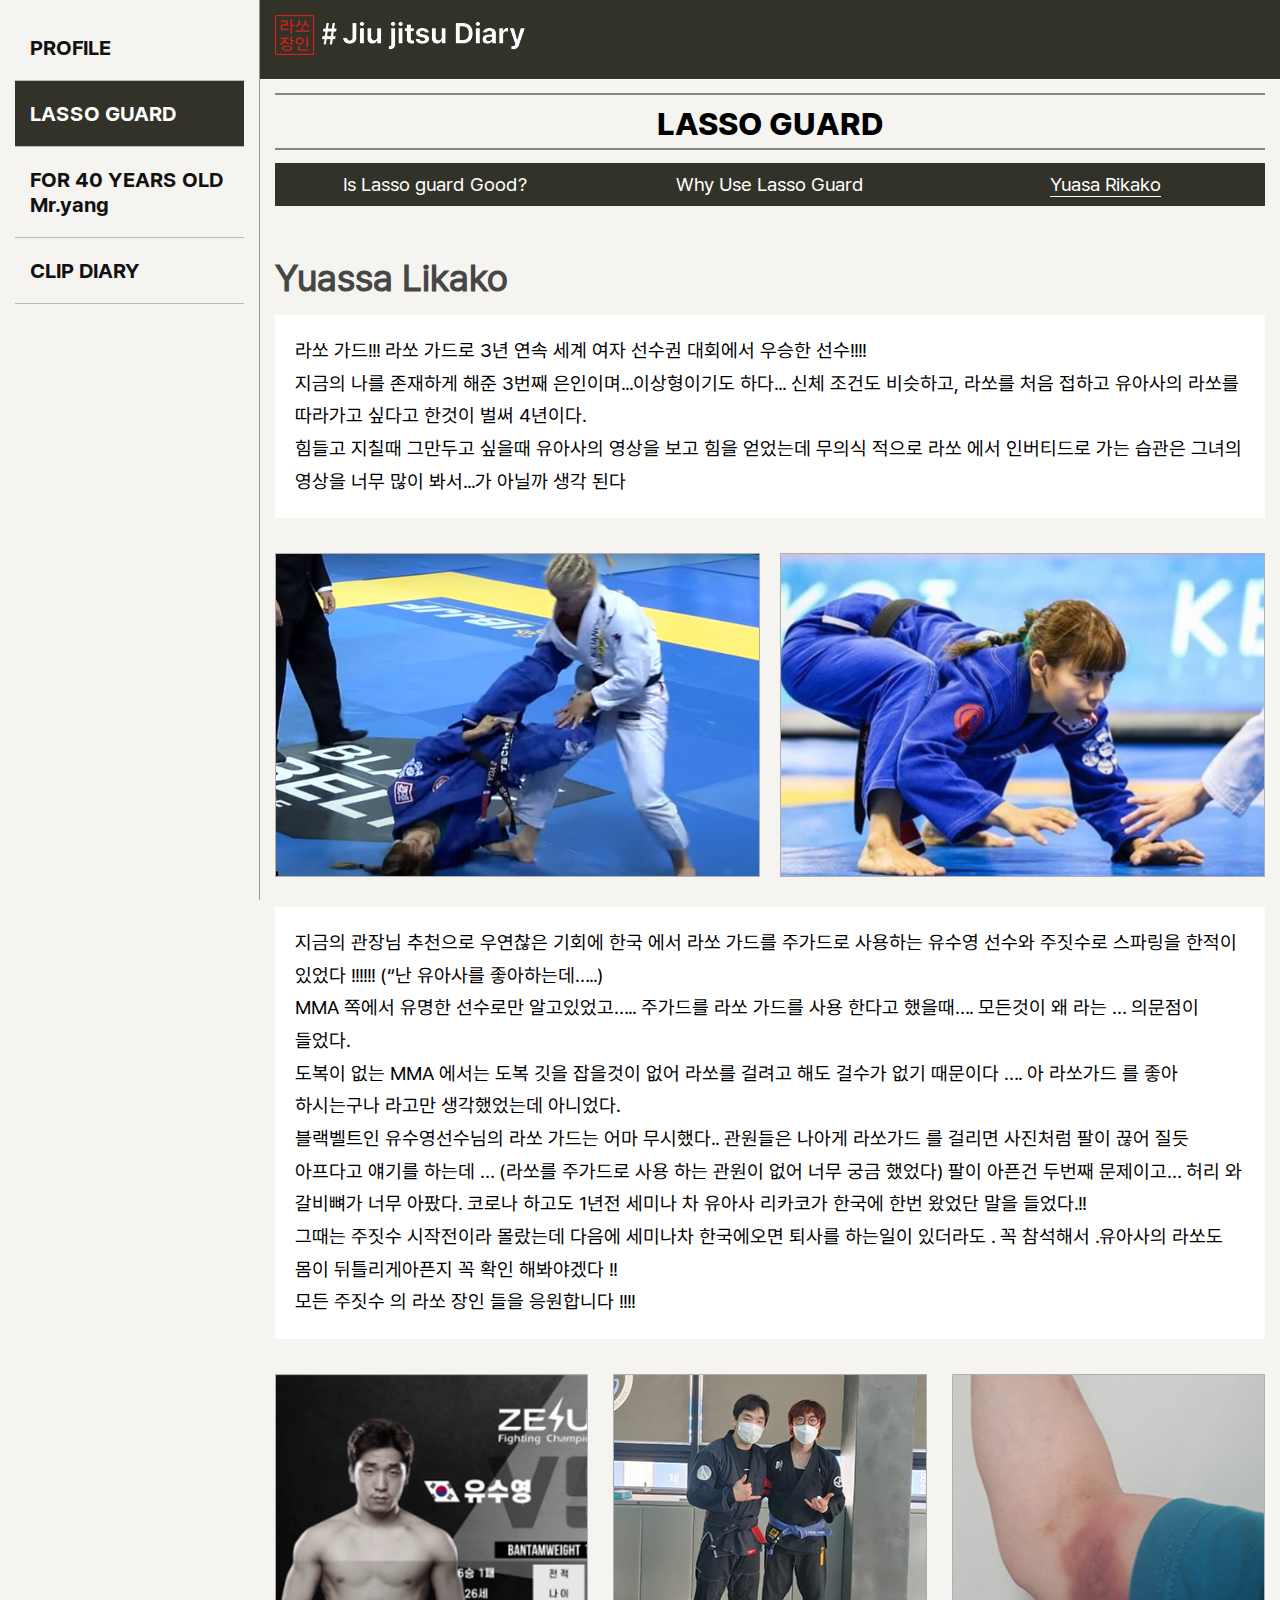
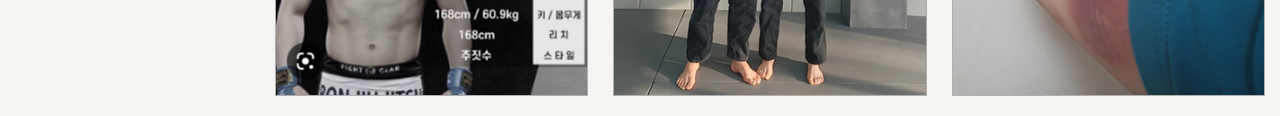
==== Univ/c2_3.html @ f05d39e1 "Add files via upload" ====
<!DOCTYPE html>
  <html lang="ko">
    <head>
      <meta charset="utf-8">
      <link rel="stylesheet" href="style.css">
    
      <title>#Lasso 장인의 주짓수 다이어리</title>
    </head>

    <body>
      <header>
        <h1 class="top">
          <a href="../Univ/main.html">
            <img src="../Univ/img/logo.png" alt="">
          </a>
        </h1>

        <nav>
          <ul>
            <li>
              <a href="../Univ/c1.html">PROFILE</a>
            </li>
            <li class="on">
              <a href="../Univ/c2_1.html">LASSO GUARD</a>
            </li>
            <li>
              <a href="../Univ/c3.html">FOR 40 YEARS OLD Mr.yang</a>
            </li>
            <li>
              <a href="../Univ/c4.html">CLIP DIARY</a>
            </li>
          </ul>
        </nav>
        
      </header>

      <section>
        <div class="inner">
          <h2>LASSO GUARD</h2>
          <div class="sub_menu">
            <ul>
              <li>
                <a href="../Univ/c2_1.html">Is Lasso guard Good?</a>
              </li>
              <li>
                <a href="../Univ/c2_2.html">Why Use Lasso Guard</a>
              </li>
              <li class="on">
                <a href="../Univ/c2_3.html">Yuasa Rikako</a>
              </li>
            </ul>
          </div>

          <div div class="sub01">
            <h3>Yuassa Likako</h3>
            <p>라쏘 가드!!!
              라쏘 가드로 3년 연속 세계 여자 선수권 대회에서 우승한 선수!!!!<span></span>
              지금의 나를 존재하게 해준 3번째 은인이며...이상형이기도 하다...
              신체 조건도 비슷하고, 라쏘를 처음 접하고 유아사의 라쏘를 따라가고 싶다고 한것이 벌써 4년이다.<span></span> 
              힘들고 지칠때 그만두고 싶을때 유아사의 영상을 보고 힘을 얻었는데
              무의식 적으로 라쏘 에서 인버티드로 가는 습관은 그녀의 영상을 너무 많이 봐서...가 아닐까 생각 된다
              </p>

            <div class="sub02_img">
              <ul>
                <li>
                  <img src="../Univ/img/sub06.jpg" alt="">
                </li>
                <li>
                  <img src="../Univ/img/sub07.jpg" alt="">
                </li>
              </ul>
            </div>

            <p>지금의 관장님 추천으로 
              우연찮은 기회에 한국 에서 라쏘 가드를 주가드로 사용하는 유수영 선수와 주짓수로 스파링을 한적이 있었다 !!!!!! 
              (“난 유아사를 좋아하는데…..)<span></span>
              
              MMA 쪽에서 유명한 선수로만 알고있었고….. 주가드를 라쏘 가드를 사용 한다고 했을때…. 모든것이 왜 라는 … 의문점이 들었다.<span></span>
              도복이 없는 MMA 에서는 도복 깃을 잡을것이 없어 라쏘를 걸려고 해도 걸수가 없기 때문이다 …. 아 라쏘가드 를 좋아 하시는구나 라고만 생각했었는데 아니었다.<span></span>
              블랙벨트인 유수영선수님의 라쏘 가드는 어마 무시했다..
              관원들은 나아게 라쏘가드 를 걸리면 사진처럼 팔이 끊어 질듯 아프다고 얘기를 하는데 …
              (라쏘를 주가드로 사용 하는 관원이 없어 너무 궁금 했었다)
              팔이 아픈건 두번째 문제이고… 허리 와 갈비뼈가 너무 아팠다. 
              
              코로나 하고도 1년전 세미나 차 유아사 리카코가 한국에 한번 왔었단 말을 들었다.!!<span></span> 
              그때는 주짓수 시작전이라 몰랐는데 다음에 세미나차 한국에오면  퇴사를 하는일이 있더라도 .
              꼭 참석해서 .유아사의 라쏘도  몸이 뒤틀리게아픈지 꼭 확인 해봐야겠다 !!<span></span>
              
              모든 주짓수 의 라쏘 장인 들을 응원합니다 !!!! 
              </p>

              <ul>
                <li>
                  <img src="../Univ/img/sub08.jpg" alt="">
                </li>
                <li>
                  <img src="../Univ/img/sub09.jpg" alt="">
                </li>
                <li>
                  <img src="../Univ/img/sub10.jpg" alt="">
                </li>
              </ul>
          </div>
        </div>
      </section>
    </body>
</html>
---- Univ/style.css ----
@charset "utf-8";

/* ==================================================
	reset
================================================== */
* {
	margin: 0;
	padding: 0;
	border: 0;
	word-break: keep-all;
	box-sizing: border-box;
}

body, input, select, textarea, button {
	font-family: "preRegular";
	font-size: 1.2rem;
	background-color: #f5f4f0;
}

li {
	list-style: none;
}

a:link, a:visited, a:active, button:hover {
	color:#111111; 
	text-decoration:none;
}

a:hover, a:focus {
	color:#111111; 
	text-decoration:none;
}

/* Hover */
.main-nav>li>a:hover {
	color: #cf2a28 !important;
}

/* Active */
.main-nav>li.act>a {
	color: #cf2a28 !important;
}

.main-nav .sub-nav>ul>li.act>a {
	color: #cf2a28;
	text-decoration: underline;
}

@font-face {font-family:"preBlack"; src:url("../Univ/font/pretendard/woff2/Pretendard-Black.woff2") format("woff2");}
@font-face {font-family:"preExtraBold"; src:url("../Univ/font/pretendard/woff2/Pretendard-ExtraBold.woff2") format("woff2");}
@font-face {font-family:"preBold"; src:url("../Univ/font/pretendard/woff2/Pretendard-Bold.woff2") format("woff2");}
@font-face {font-family:"preSemiBold"; src:url("../Univ/font/pretendard/woff2/Pretendard-Bold.woff2") format("woff2");}
@font-face {font-family:"preMedium"; src:url("../Univ/font/pretendard/woff2/Pretendard-Medium.woff2") format("woff2");}
@font-face {font-family:"preRegular"; src:url("../Univ/font/pretendard/woff2/Pretendard-Regular.woff2") format("woff2");}
@font-face {font-family:"preLight"; src:url("../Univ/font/pretendard/woff2/Pretendard-Light.woff2") format("woff2");}


/* ==================================================
	공통
================================================== */
header {
	width: 100%;
}

.top {
	padding: 15px;
	background: rgb(50,50,40);
	border-bottom: 1px solid #fff;
	margin-left: 260px;
}

nav {
	position: fixed;
    left: 0;
	top: 0;
    z-index: 9999;
    overflow: auto;
    width: 260px;
	height: 100%;
	font-size: 1.3rem;
	font-family: "preSemiBold";
	border-right: 1px solid rgb(152, 152, 152);
	background: #f5f4f0;
	padding: 15px;
}

nav>ul>li>a {
	display: block;
	padding: 20px 15px;
	border-bottom: 1px solid rgb(186, 186, 186);
	color: #111111;
}

nav>ul>li>a:hover {
	background: rgb(50,50,40);
	color: #fff;
}

nav>ul>li.on a {
	color: white;
	background: rgb(50,50,40);
}

.sub_menu>ul>li.on a {
	border-bottom: 1px solid #fff;
}

section {
	width: 100%;
	padding-left: 260px;
}

.inner {
	background-color: #f5f4f0;
	position: relative;
	padding: 15px;
}

.inner h2 {
    position: relative;
    font-size: 2rem;
    font-family:"preExtraBold";
    color: #000;
    text-align: center;
	padding: 10px;
}

.inner h2::before {
	content: "";
    background-color: rgb(133, 133, 133);
    width: 100%;
    height: 2px;
    position: absolute;
    top: -2px;
	left: 0;
}

.inner h2::after {
	content: "";
    background-color: rgb(133, 133, 133);
    width: 100%;
    height: 2px;
    position: absolute;
    left: 0;
    bottom: 3px;
}
/* ==================================================
	index
================================================== */
.bg_left {
    background: #3a3a3a;
    display: flex;
    justify-items: center;
    align-items: center;
    position: absolute;
    top: 0;
	left: 0;
    height: 100%;
    width:70%;
    padding: 100px;
}

.bg_line {
	border-bottom: 2px solid rgb(84, 84, 84);
	border-top: 2px solid rgb(84, 84, 84);
}

.bg_left img {
	width: 60%;
	padding-bottom: 35px;
	padding-top: 35px;
}

.bg_right a {
	display: flex;
	color: rgb(36, 36, 36);
	position: absolute;
   	right: 20%;
	bottom: 50%;
	font-size: 1.8rem;
	font-family:"preSemiBold";
}

.bg_right p {
	padding-right: 15px;
}

/* ==================================================
	main
================================================== */
.inner_list {
	display: flex;
	max-width: 1600px;
	margin: auto;
	padding-top: 50px;
}

.main_img {
	width:80%;
}

.main_img img {
	width: 100%;
	border: 1px solid #afafaf;
}

.main_txt {
	margin-left: 50px;
	letter-spacing: 0.1;
	background: #fff;
	padding: 35px;
}

.main_txt span {
	display: block;
}

.main_txt p {
	line-height: 1.5em;
} 

.main_txt p:nth-child(1) {
	font-size: 1.8rem;
	font-family:"preSemiBold";
	line-height: 1.5em;
	padding-bottom: 20px;
}

.main_txt p {
	padding-bottom: 20px;
}

/* ==================================================
	PROFILE
================================================== */
.pro_list {
	display: flex;
	max-width: 1600px;
	margin: auto;
	padding-top: 50px;
}

.pro_img {
	width: 40%;
}

.pro_img img {
	width: 100%;
	border: 1px solid #afafaf;
}

.pro_info {
	background: #fff;
	padding: 50px 35px 0;
	margin-left: 35px;
}

.pro_info .Info {
    font-size: 1.2rem;
	color: #fff;
}

.pro_info .Info::before {
	content: 'Info';
    display: inline-block;
    width: 80px;
    text-align: center;
	margin-bottom: 10px;
    color: #fff;
    background: rgb(50,50,40);
    transform: rotate(-3deg);
}

.infoarea table {
	width: 100%;
	margin-top: 15px;
	border-top: 2px solid #333;
	font-size: 1.2rem;
	font-weight: 500;
	line-height: 1.5;
}

.infoarea table th {
	padding: 12px 0;
	border-bottom: 1px solid #ddd;
	text-align: center;
	color: #444;
	line-height: 1;
}

.infoarea table td {
	padding: 15px;
	border-bottom: 1px solid #ddd;
	text-align: left;
	color: #333;
	word-break: keep-all;
}

.infoarea table .tl {
    text-align: left;
    padding: 25px 25px 25px 15px;
}

.infoarea table .tl span {
	padding-left: 20px;
}

/* ==================================================
	LASSO GUARD 
================================================== */
.inner .sub_menu {
	background: rgb(50,50,40);
	width: 100%;
}

.inner .sub_menu ul {
	display: grid;
	grid-template-columns: repeat(3,1fr);
	gap: 0 35px;
	text-align: center;
	margin-top: 10px;
	padding: 10px;
}

.inner .sub_menu ul li a {
	color: rgb(255, 255, 255);
}

.inner .sub_menu ul li:hover a {
	border-bottom: 1px solid #fff;
}

.sub01 {
	max-width: 1800px;
	margin: auto;
	padding-top: 50px;
}

.sub01 h3 {
	font-size: 2.3rem;
	color: rgb(70, 70, 70);
	padding-bottom: 15px;
	letter-spacing: 0.5;
}

.sub01 p {
	line-height: 1.7;
	padding: 20px;
	background: #fff;
}

.sub01 p img {
	width: 130px;
    margin: -5px 0;
    padding-right: 5px;
}

.sub01 span {
	display: block;
}

.sub01 ul {
	display: grid;
	grid-template-columns: repeat(3,1fr);
	gap: 0 25px;
	margin-top: 35px;
}

.sub01 ul li img {
	border: 1px solid #afafaf;
	width: 100%;
}

.movie {
	margin-top: 35px;
	text-align: center;
	margin-bottom: 25px;
}

.movie .sp-video {
	width: 70%;
}

.sub02_img {
	display: flex;
}

.sub02_img img {
	width: 100%;
}

.sub02_img ul {
	display: grid;
	grid-template-columns: repeat(2,1fr);
	gap: 0 20px;
	margin-bottom: 25px;
}

/* ==================================================
	FOR 40 YEARS OLD Mr.yang 
================================================== */
.for_list {
	max-width: 1600px;
	margin: auto;
	padding-top: 50px;
}

.for_list p {
	line-height: 1.5;
	background: #fff;
	padding: 15px;
}

.point::before {
    content: 'point';
    display: inline-block;
    width: 80px;
    text-align: center;
    margin-bottom: 10px;
    color: #fff;
    background: rgb(50,50,40);
    transform: rotate(-3deg);
}

.point {
	margin-top: 50px;
}

/* ==================================================
	CLIP DIARY
================================================== */
.diary {
	position: relative;
	max-width: 1600px;
	margin: 0 auto;
	background: #fff;
	padding: 35px;
	margin-top: 50px;
}

.day {
	color: rgb(106, 106, 106);
	padding-bottom: 10px;
}

.title {
	font-size: 1.8rem;
	font-family:"preSemiBold";
	padding-bottom: 15px;
	margin-bottom: 25px;
	border-bottom: 1px solid #cccccc;
}

.diary_movie {
	text-align: center;
}

.sp-video {
	width: 50%;
	margin-bottom: 25px;
}

.diary img {
	position: absolute;
	right: 0;
	top: 0;
}

.content {
	line-height: 1.5;
	word-break: keep-all;
}
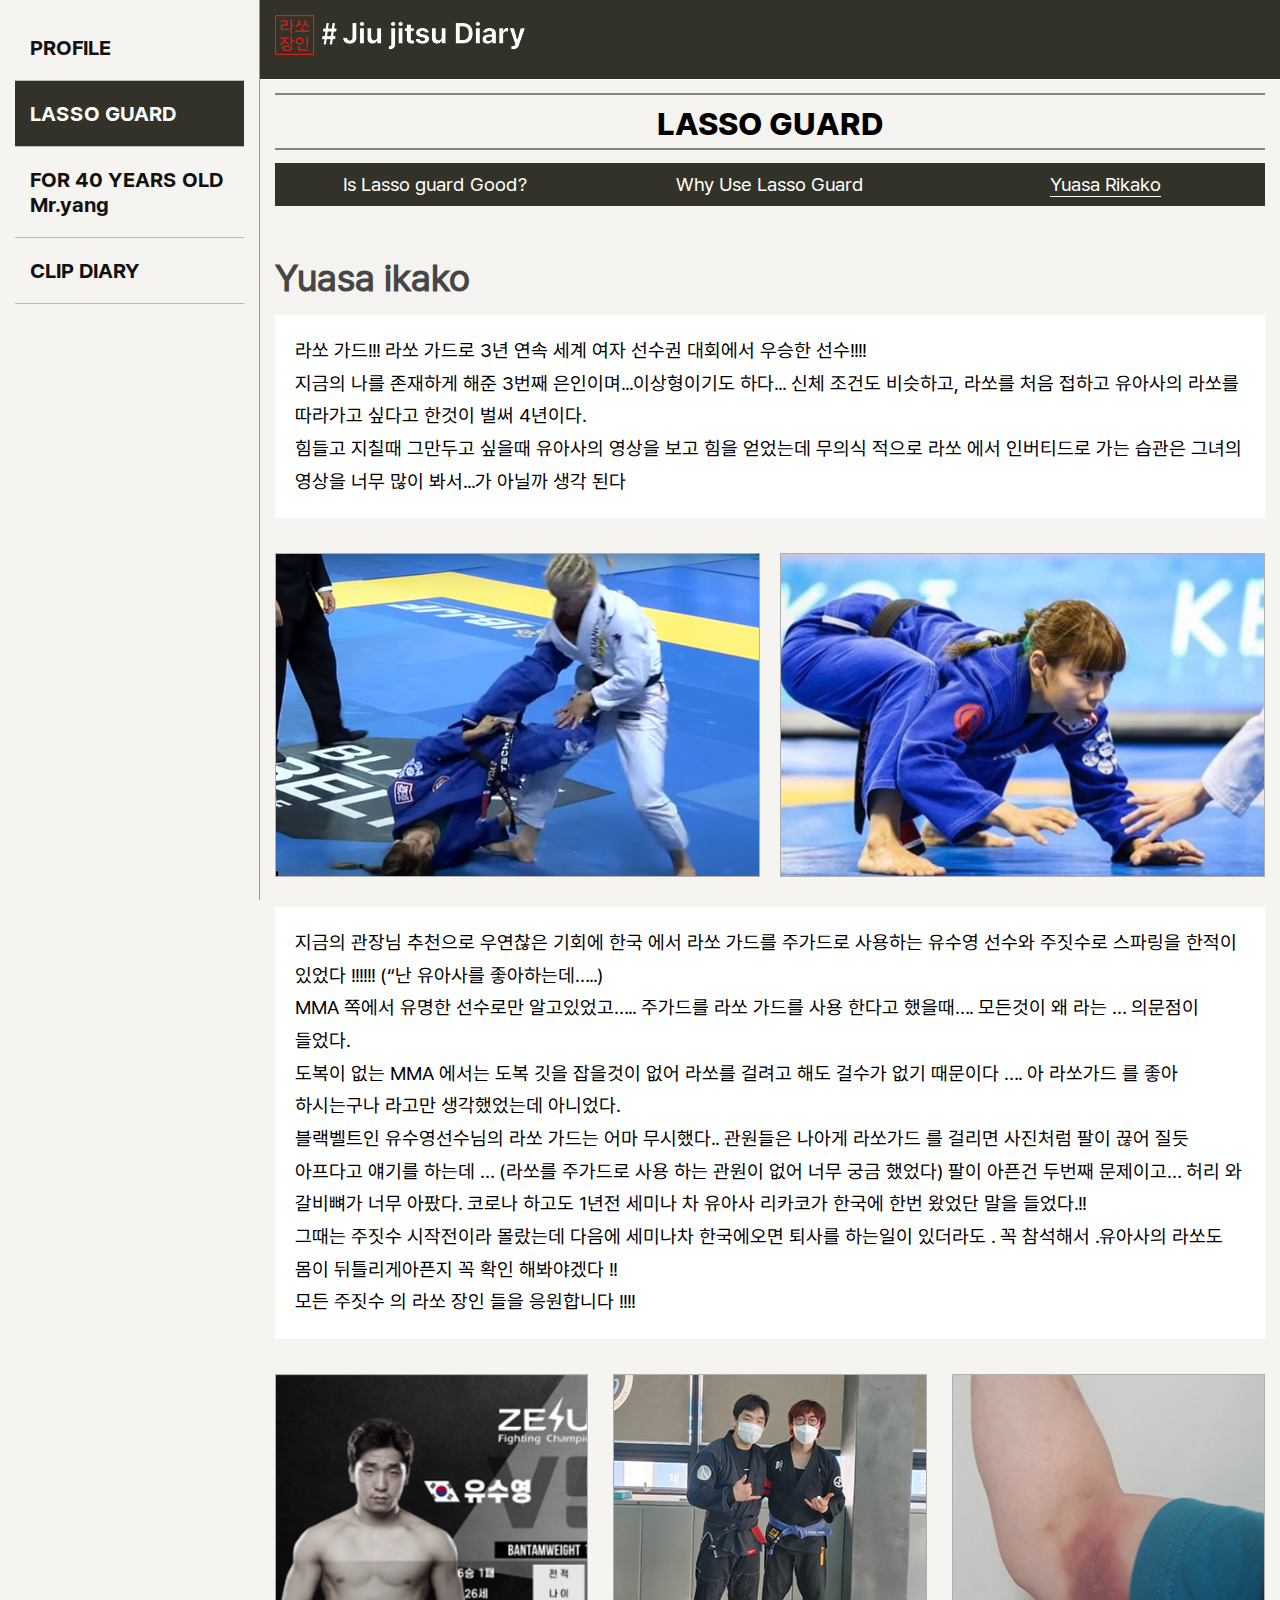
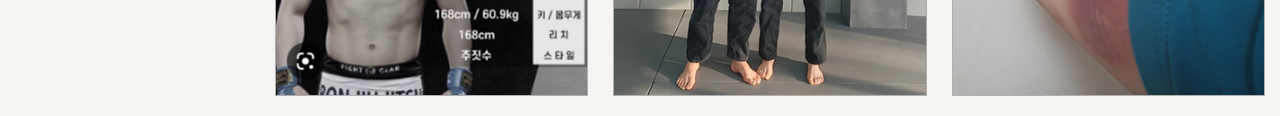
==== commit 2a82e793: "Update c2_3.html" ====
--- a/Univ/c2_3.html
+++ b/Univ/c2_3.html
@@ -52,7 +52,7 @@
           </div>
 
           <div div class="sub01">
-            <h3>Yuassa Likako</h3>
+            <h3>Yuasa ikako</h3>
             <p>라쏘 가드!!!
               라쏘 가드로 3년 연속 세계 여자 선수권 대회에서 우승한 선수!!!!<span></span>
               지금의 나를 존재하게 해준 3번째 은인이며...이상형이기도 하다...
@@ -105,4 +105,4 @@
         </div>
       </section>
     </body>
-</html>+</html>
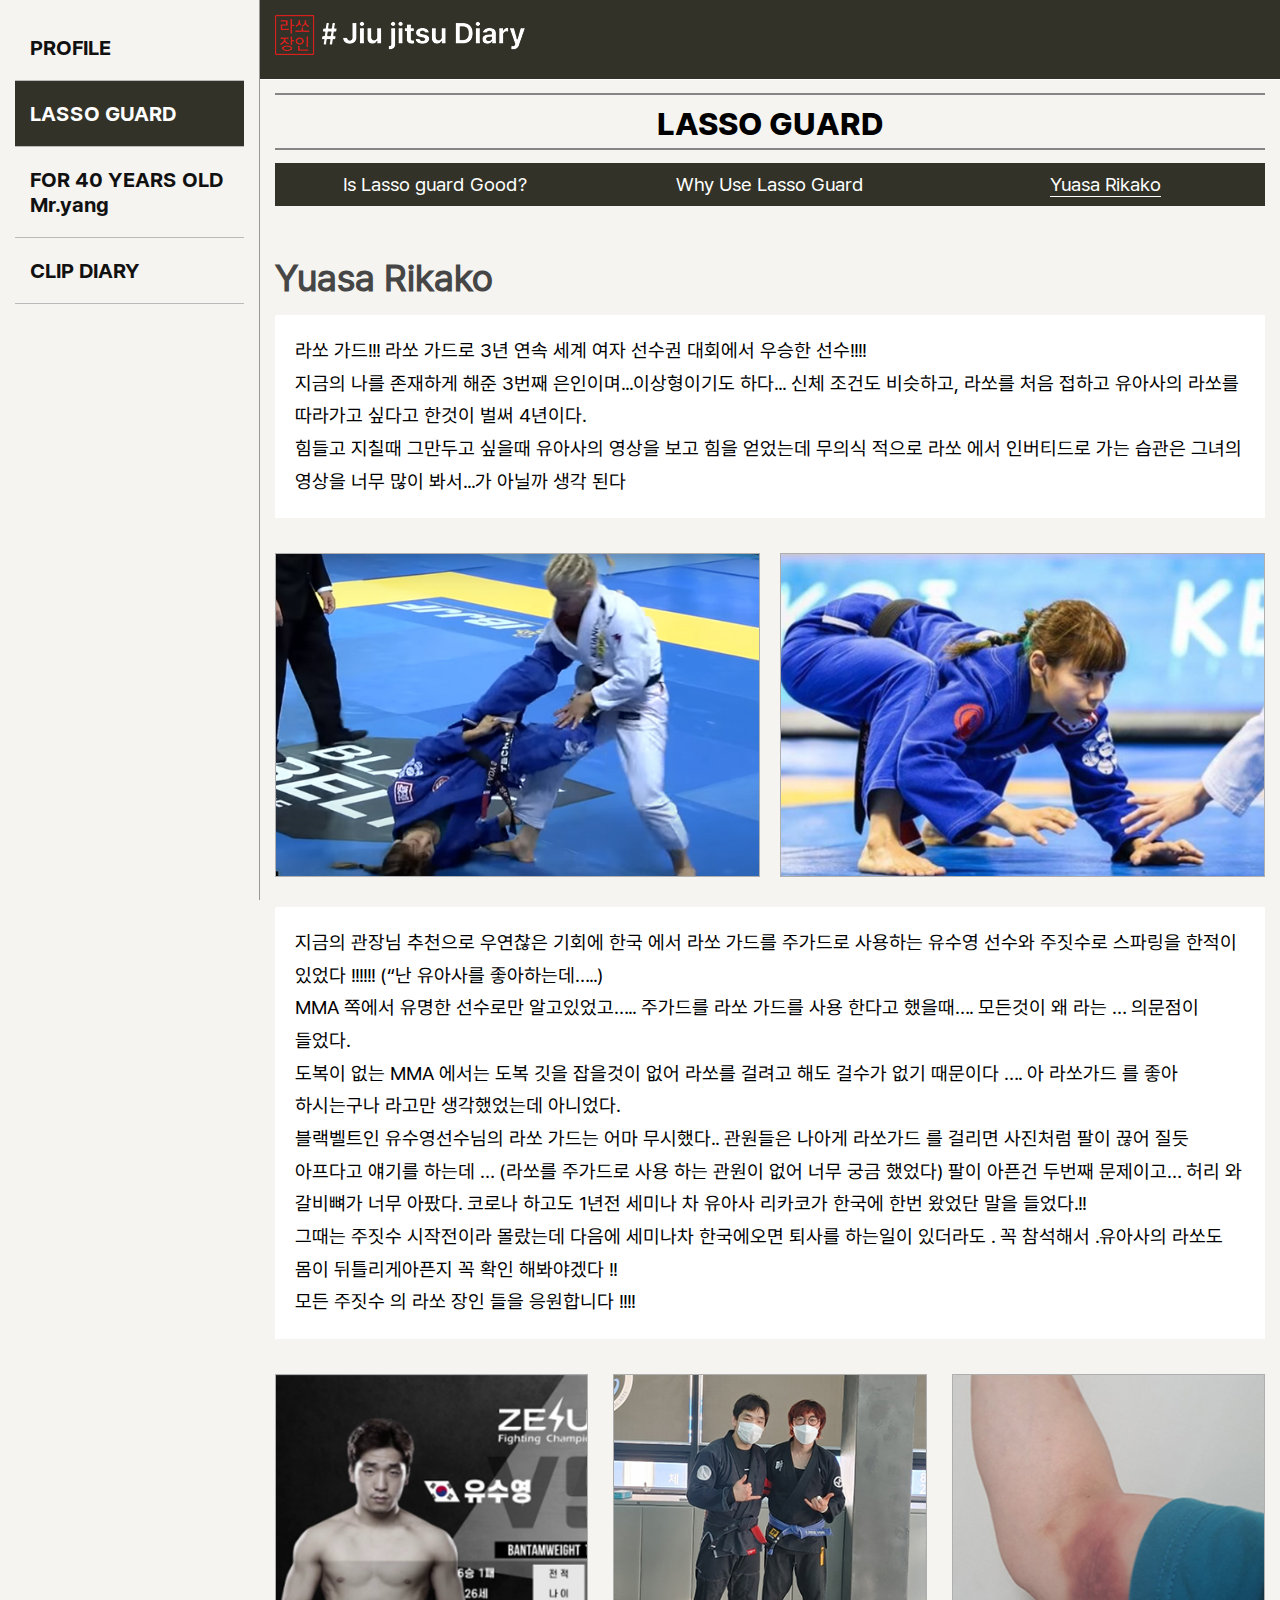
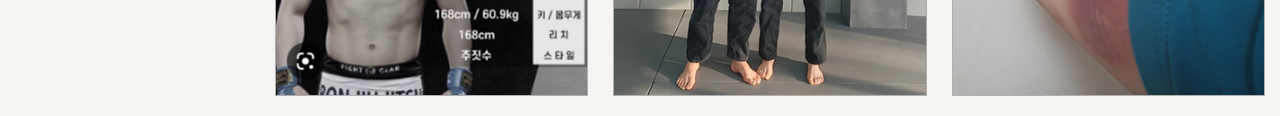
==== commit 439d9411: "Update c2_3.html" ====
--- a/Univ/c2_3.html
+++ b/Univ/c2_3.html
@@ -52,7 +52,7 @@
           </div>
 
           <div div class="sub01">
-            <h3>Yuasa ikako</h3>
+            <h3>Yuasa Rikako</h3>
             <p>라쏘 가드!!!
               라쏘 가드로 3년 연속 세계 여자 선수권 대회에서 우승한 선수!!!!<span></span>
               지금의 나를 존재하게 해준 3번째 은인이며...이상형이기도 하다...
